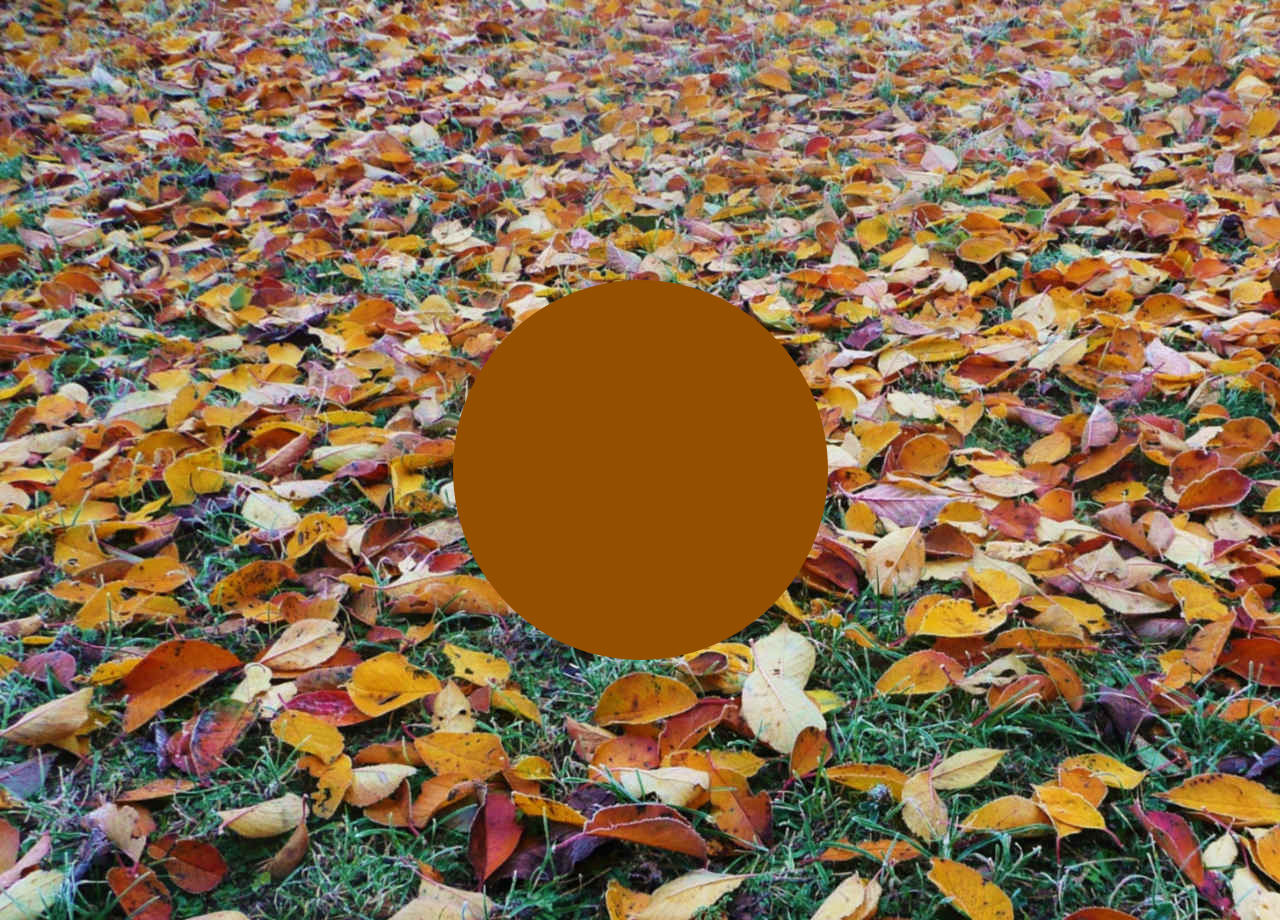
==== index.html @ ad481d7e "first commit gobble gobble" ====
<!DOCTYPE html>
<html>
  <head>
    <meta charset="utf-8" />
    <meta http-equiv="X-UA-Compatible" content="IE=edge" />
    <title>Page Title</title>
    <meta name="viewport" content="width=device-width, initial-scale=1" />
    <link rel="stylesheet" type="text/css" media="screen" href="main.css" />
    <link href="https://fonts.googleapis.com/css?family=Passion+One:400,700,900" rel="stylesheet">
    <link href="https://fonts.googleapis.com/css?family=Muli:600,700,800" rel="stylesheet">
  </head>
  <body>
    <div class="container">
      <div id="bird-head">
        <svg xmlns="http://www.w3.org/2000/svg" viewBox="0 0 129.23 198.12">
          <defs>
            <style>
              .cls-1 {
                fill: #944f00;
              }
              .cls-2 {
                fill: #bf1000;
              }
              .cls-3 {
                fill: #e97400;
              }
              .cls-4 {
                fill: #fff;
              }
            </style>
          </defs>
          <title>head</title>
          <g id="Layer_2" data-name="Layer 2">
            <g id="Layer_1-2" data-name="Layer 1">
              <rect
                class="cls-1"
                x="40.57"
                y="88.12"
                width="45.33"
                height="110"
              />
              <ellipse
                class="cls-1"
                cx="64.62"
                cy="68.51"
                rx="64.62"
                ry="68.51"
              />
              <path
                class="cls-2"
                d="M108,132.62c2.33-7.45,4.26-15.14,1.75-22.82a17.69,17.69,0,0,0-14-12.42c-7.64-1.27-15.37,2.61-22.86.48-6.2-1.76-8.85,7.89-2.65,9.65,7.08,2,13.49-.24,20.59-.46,8.12-.25,10.87,6.18,9.93,13.47-1,7.82-4.89,14.92-5.57,22.86-.57,6.76,1.25,13.4,6.08,18.28,4.53,4.58,11.6-2.49,7.07-7.07C102.48,148.64,105.83,139.47,108,132.62Z"
              />
              <path
                class="cls-3"
                d="M38.9,106.79l23.52,56.66,27.15-56.66S64.23,93.45,38.9,106.79Z"
              />
              <circle class="cls-4" cx="43.4" cy="56.62" r="13.5" />
              <circle class="cls-4" cx="88.4" cy="56.62" r="13.5" />
              <circle id="leftiris" cx="47.4" cy="60.62" r="9.5" />
              <circle id="rightiris" cx="84.4" cy="60.62" r="9.5" />
            </g>
          </g>
        </svg>
      </div>
      <div id="bird-bod"></div>
      <div id="bird-lfoot"><img src="./lfoot.svg" /></div>
      <div id="bird-rfoot"><img src="./rfoot.svg" /></div>
      <div id="bird-lwing"><img src="./lwing.svg" /></div>
      <div id="bird-rwing"><img src="./rwing.svg" /></div>
      <div id="bird-f1"><img src="./f1.svg" /></div>
      <div id="bird-f2"><img src="./f2.svg" /></div>
      <div id="bird-f3"><img src="./f3.svg" /></div>
      <div id="bird-f4"><img src="./f4.svg" /></div>
      <div id="bird-f5"><img src="./f5.svg" /></div>
      <div id="bird-f6"><img src="./f6.svg" /></div>
      <div id="bird-f7"><img src="./f7.svg" /></div>
      <div id="bird-f8"><img src="./f8.svg" /></div>
      <div id="bird-f9"><img src="./f9.svg" /></div>
      <div id="bird-f10"><img src="./f10.svg" /></div>
      <div id="bird-f11"><img src="./f11.svg" /></div>
      <div id="pan"><img src="./pan.jpg" /></div>
      <div id="message">
        <h2>I'm so thankful for you!</h2>
        <p>
          Thank you so much for your business and partnership over the past year
          or so. It means the world to me and I hope that we can continue to work together as time goes on. I wish you a wonderful and RELAXING &#x1f609 holiday season!</p> <br><p>Best, Sarah</p>
        </p>
        <a href="https://sassafrasbiz.com"><img id="sass-logo" src="SBS_LOGO_NEW.png" /></a>
      </div>
    </div>
  </body>
</html>
---- main.css ----
body {
  margin: 0;
  padding: 0;
  background-image: url("./leaves.jpg");
}

p {
  font-family: "Muli", sans-serif;
}

h2 {
  font-family: "Passion One", sans-serif;
  font-weight: 700;
}
@keyframes bodygrow {
  from {
    width: 200px;
  }
  to {
    width: 400px;
  }
}

@keyframes headup {
  from {
    transform: translateY(0);
    z-index: 0;
    width: 0;
  }
  to {
    transform: translateY(-290px);
    z-index: 10;
    width: 185px;
  }
}

@keyframes lfoot {
  from {
    transform: translate(0, 0) rotate(0deg);
  }
  to {
    transform: translate(-70px, 250px) rotate(10deg);
  }
}

@keyframes rfoot {
  from {
    transform: translate(0, 0) rotate(0deg);
  }
  to {
    transform: translate(70px, 250px) rotate(-10deg);
  }
}

@keyframes lwing {
  0% {
    transform: translate(0, 0) rotate(0deg);
    z-index: 0;
  }
  25% {
    transform: translate(-80px, 50px) rotate(10deg);
  }
  50% {
    transform: translate(-105px, 75px) rotate(20deg);
  }
  75% {
    transform: translate(-130px, 100px) rotate(60deg);
  }
  100% {
    transform: translate(-155px, 125px) rotate(20deg);
    z-index: 1030;
  }
}

@keyframes rwing {
  0% {
    transform: translate(0, 0) rotate(0deg);
    z-index: 0;
  }
  25% {
    transform: translate(80px, 50px) rotate(-10deg);
  }
  50% {
    transform: translate(105px, 75px) rotate(-20deg);
  }
  75% {
    transform: translate(130px, 100px) rotate(-60deg);
  }
  100% {
    transform: translate(155px, 125px) rotate(-20deg);
    z-index: 1030;
  }
}

@keyframes f1 {
  from {
    transform: translate(0, 0) rotate(0deg);
    width: 100px;
  }
  to {
    transform: translate(-175px, 180px) rotate(-10deg);
    width: 270px;
  }
}

@keyframes f2 {
  from {
    transform: translate(0, 0) rotate(0deg);
    width: 100px;
  }
  to {
    transform: translate(-260px, 100px) rotate(-10deg);
    width: 270px;
  }
}

@keyframes f3 {
  from {
    transform: translate(0, 0) rotate(0deg);
    width: 100px;
  }
  to {
    transform: translate(-270px, -20px) rotate(-10deg);
    width: 270px;
  }
}

@keyframes f4 {
  from {
    transform: translate(0, 0) rotate(0deg);
    width: 100px;
  }
  to {
    transform: translate(-230px, -130px) rotate(-14deg);
    width: 270px;
  }
}

@keyframes f5 {
  from {
    transform: translate(0, 0) rotate(0deg);
    width: 100px;
  }
  to {
    transform: translate(-150px, -220px) rotate(-10deg);
    width: 200px;
  }
}

@keyframes f6 {
  from {
    transform: translate(0, 0) rotate(0deg);
    width: 100px;
  }
  to {
    transform: translate(0px, -300px) rotate(-8deg);
    width: 170px;
  }
}

@keyframes f7 {
  from {
    transform: translate(0, 0) rotate(0deg);
    width: 100px;
  }
  to {
    transform: translate(150px, -220px) rotate(10deg);
    width: 200px;
  }
}

@keyframes f8 {
  from {
    transform: translate(0, 0) rotate(0deg);
    width: 100px;
  }
  to {
    transform: translate(240px, -130px) rotate(15deg);
    width: 260px;
  }
}

@keyframes f9 {
  from {
    transform: translate(0, 0) rotate(0deg);
    width: 100px;
  }
  to {
    transform: translate(290px, -30px) rotate(12deg);
    width: 263px;
  }
}

@keyframes f10 {
  from {
    transform: translate(0, 0) rotate(0deg);
    width: 100px;
  }
  to {
    transform: translate(275px, 99px) rotate(7deg);
    width: 280px;
  }
}

@keyframes f11 {
  from {
    transform: translate(0, 0) rotate(0deg);
    width: 100px;
  }
  to {
    transform: translate(210px, 180px) rotate(5deg);
    width: 268px;
  }
}

@keyframes headwiggle {
  0% {
    transform: translateY(-290px) rotate(0deg);
    transform-origin: bottom center;
    z-index: 10;
    width: 185px;
  }
  50% {
    transform: translateY(-270px) rotate(20deg);
    transform-origin: bottom center;
    z-index: 4000;
    width: 200px;
  }

  100% {
    transform: translateY(-290px) rotate(0deg);
    transform-origin: bottom center;
    z-index: 10;
    width: 185px;
  }
}

@keyframes leftiris {
  0% {
    transform: translateX(-4px);
  }
  100% {
    transform: translateX(0px);
  }
}

@keyframes rightiris {
  0% {
    transform: translateX(4px);
  }
  100% {
    transform: translateX(8px);
  }
}

@keyframes slideleft {
  0% {
    transform: translateX(0px);
  }
  50% {
    transform: translateX(-2000px);
  }
  100% {
    transform: translateX(-4000px);
  }
}

.container {
  width: 100%;
  height: 100vh;
  padding-top: 20px;
  margin: 0 auto;
  display: flex;
  justify-content: center;
  align-items: center;
  position: relative;
  animation: slideleft 6s ease-in;
  animation-fill-mode: forwards;
  animation-delay: 15s;
}

#pan {
  width: 50%;
  min-width: 300px;
  height: 50vh;
  transform: translateX(2000px);
  background-color: rgba(255, 255, 255, 1);
  border: 4px solid #bea551;
  border-radius: 25% 75% 30% 80% /75% 25% 80% 25%;
  position: absolute;
  display: flex;
  flex-direction: column;
  justify-content: center;
  align-items: center;
  text-align: center;
}

#pan img {
  width: 60%;
}

#message {
  width: 50%;
  min-width: 300px;
  height: 50vh;
  transform: translateX(4000px);
  background-color: rgba(255, 255, 255, 1);
  border: 4px solid #bea551;
  border-radius: 75% 25% 80% 25% / 25% 75% 30% 80%;
  position: absolute;
  display: flex;
  flex-direction: column;
  justify-content: center;
  align-items: center;
  text-align: left;
}

#message p {
  font-size: 18px;
  width: 60%;
  margin: 0 auto;
}

#sass-logo {
  width: 150px;
  margin-top: 15px;
}

#bird-head {
  width: 185px;
  position: absolute;
  z-index: 0;
  animation: headup 5s ease-out, headwiggle 1s ease-out;
  animation-delay: 0s, 13s;
  animation-fill-mode: forwards, forwards;
}

#bird-bod {
  width: 375px;
  height: 380px;
  border-radius: 100%;
  background-color: #944f00;
  position: relative;
  z-index: 1000;
  /* animation: bodygrow 5s ease;
  animation-fill-mode: forwards; */
}

#bird-lfoot {
  width: 90px;
  position: absolute;
  z-index: 0;
  animation: lfoot 2s ease-out;
  animation-fill-mode: forwards;
  animation-delay: 3s;
}

#bird-rfoot {
  width: 90px;
  position: absolute;
  z-index: 0;
  animation: rfoot 2s ease-out;
  animation-fill-mode: forwards;
  animation-delay: 3s;
}

#bird-lwing {
  width: 100px;
  position: absolute;
  z-index: 0;
  animation: lwing 2s ease-out;
  animation-fill-mode: forwards;
  animation-delay: 5s;
}

#bird-rwing {
  width: 100px;
  position: absolute;
  z-index: 0;
  animation: rwing 2s ease-out;
  animation-fill-mode: forwards;
  animation-delay: 5s;
}

#bird-f1 {
  width: 100px;
  position: absolute;
  z-index: 0;
  animation: f1 2s ease-out;
  animation-fill-mode: forwards;
  animation-delay: 8.5s;
}

#bird-f2 {
  width: 100px;
  position: absolute;
  z-index: 0;
  animation: f2 2s ease-out;
  animation-fill-mode: forwards;
  animation-delay: 9.5s;
}

#bird-f3 {
  width: 100px;
  position: absolute;
  z-index: 0;
  animation: f3 2s ease-out;
  animation-fill-mode: forwards;
  animation-delay: 6s;
}

#bird-f4 {
  width: 100px;
  position: absolute;
  z-index: 0;
  animation: f4 2s ease-out;
  animation-fill-mode: forwards;
  animation-delay: 7s;
}

#bird-f5 {
  width: 100px;
  position: absolute;
  z-index: 0;
  animation: f5 2s ease-out;
  animation-fill-mode: forwards;
  animation-delay: 10s;
}

#bird-f6 {
  width: 100px;
  position: absolute;
  z-index: 0;
  animation: f6 2s ease-out;
  animation-fill-mode: forwards;
  animation-delay: 10.5s;
}

#bird-f7 {
  width: 100px;
  position: absolute;
  z-index: 0;
  animation: f7 2s ease-out;
  animation-fill-mode: forwards;
  animation-delay: 6.5s;
}

#bird-f8 {
  width: 100px;
  position: absolute;
  z-index: 0;
  animation: f8 2s ease-out;
  animation-fill-mode: forwards;
  animation-delay: 8s;
}

#bird-f9 {
  width: 100px;
  position: absolute;
  z-index: 0;
  animation: f9 2s ease-out;
  animation-fill-mode: forwards;
  animation-delay: 9s;
}

#bird-f10 {
  width: 100px;
  position: absolute;
  z-index: 0;
  animation: f10 2s ease-out;
  animation-fill-mode: forwards;
  animation-delay: 7.5s;
}

#bird-f11 {
  width: 100px;
  position: absolute;
  z-index: 0;
  animation: f11 2s ease-out;
  animation-fill-mode: forwards;
  animation-delay: 11s;
}

#leftiris {
  transform: translate(-4px, 0px);
  animation: leftiris 2s ease-in-out;
  animation-fill-mode: forwards;
  animation-delay: 13.5s;
}

#rightiris {
  transform: translate(4px, 0px);
  animation: rightiris 2s ease-in-out;
  animation-fill-mode: forwards;
  animation-delay: 13.5s;
}
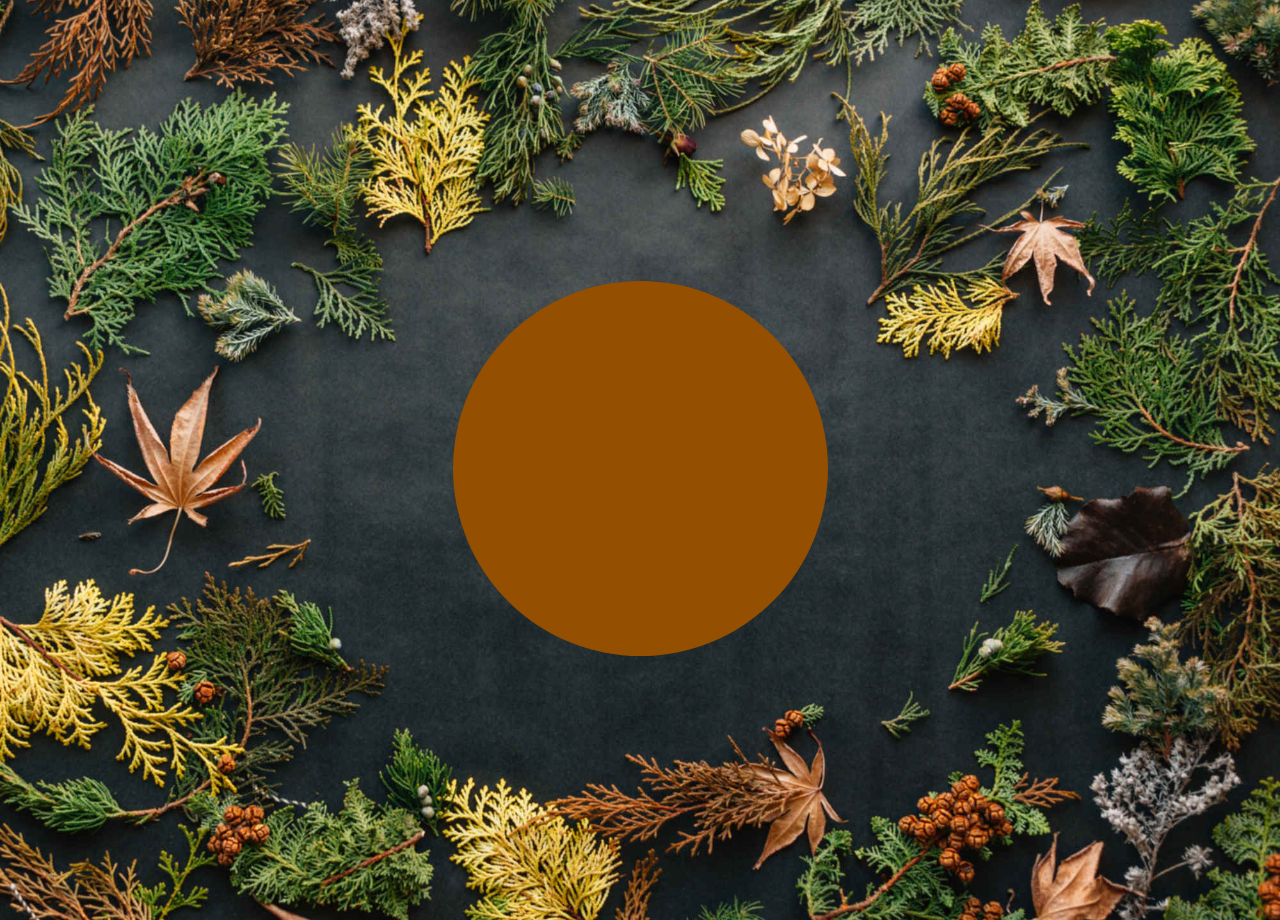
==== commit 9097f13e: "made responsive." ====
--- a/index.html
+++ b/index.html
@@ -3,7 +3,7 @@
   <head>
     <meta charset="utf-8" />
     <meta http-equiv="X-UA-Compatible" content="IE=edge" />
-    <title>Page Title</title>
+    <title>Happy Thanksgiving!</title>
     <meta name="viewport" content="width=device-width, initial-scale=1" />
     <link rel="stylesheet" type="text/css" media="screen" href="main.css" />
     <link href="https://fonts.googleapis.com/css?family=Passion+One:400,700,900" rel="stylesheet">
@@ -62,7 +62,7 @@
           </g>
         </svg>
       </div>
-      <div id="bird-bod"></div>
+      <div id="bird-bod"><svg xmlns="http://www.w3.org/2000/svg" viewBox="0 0 272 272"><defs><style>.cls-1{fill:#944f00;}</style></defs><title>bod</title><g id="Layer_2" data-name="Layer 2"><g id="Layer_1-2" data-name="Layer 1"><circle class="cls-1" cx="136" cy="136" r="136"/></g></g></svg></div>
       <div id="bird-lfoot"><img src="./lfoot.svg" /></div>
       <div id="bird-rfoot"><img src="./rfoot.svg" /></div>
       <div id="bird-lwing"><img src="./lwing.svg" /></div>
@@ -78,14 +78,14 @@
       <div id="bird-f9"><img src="./f9.svg" /></div>
       <div id="bird-f10"><img src="./f10.svg" /></div>
       <div id="bird-f11"><img src="./f11.svg" /></div>
-      <div id="pan"><img src="./pan.jpg" /></div>
+      <!-- <div id="pan"><img src="./pan.jpg" /></div> -->
       <div id="message">
         <h2>I'm so thankful for you!</h2>
         <p>
           Thank you so much for your business and partnership over the past year
           or so. It means the world to me and I hope that we can continue to work together as time goes on. I wish you a wonderful and RELAXING &#x1f609 holiday season!</p> <br><p>Best, Sarah</p>
         </p>
-        <a href="https://sassafrasbiz.com"><img id="sass-logo" src="SBS_LOGO_NEW.png" /></a>
+        <a href="https://sassafrasbiz.com" target="_blank"><img id="sass-logo" src="SBS_LOGO_NEW.png" alt="sassafras business services logo" /></a>
       </div>
     </div>
   </body>
--- a/main.css
+++ b/main.css
@@ -1,7 +1,9 @@
 body {
   margin: 0;
   padding: 0;
-  background-image: url("./leaves.jpg");
+  background-image: url("./thanksbg.jpg");
+  background-size: cover;
+  background-position: 50% 50%;
 }
 
 p {
@@ -28,9 +30,9 @@
     width: 0;
   }
   to {
-    transform: translateY(-290px);
+    transform: translateY(-110%);
     z-index: 10;
-    width: 185px;
+    width: 20%;
   }
 }
 
@@ -39,7 +41,7 @@
     transform: translate(0, 0) rotate(0deg);
   }
   to {
-    transform: translate(-70px, 250px) rotate(10deg);
+    transform: translate(-40%, 120%) rotate(10deg);
   }
 }
 
@@ -48,7 +50,7 @@
     transform: translate(0, 0) rotate(0deg);
   }
   to {
-    transform: translate(70px, 250px) rotate(-10deg);
+    transform: translate(40%, 130%) rotate(-10deg);
   }
 }
 
@@ -58,16 +60,16 @@
     z-index: 0;
   }
   25% {
-    transform: translate(-80px, 50px) rotate(10deg);
+    transform: translate(-60%, 10%) rotate(10deg);
   }
   50% {
-    transform: translate(-105px, 75px) rotate(20deg);
+    transform: translate(-85%, 35%) rotate(20deg);
   }
   75% {
-    transform: translate(-130px, 100px) rotate(60deg);
-  }
-  100% {
-    transform: translate(-155px, 125px) rotate(20deg);
+    transform: translate(-105%, 70%) rotate(60deg);
+  }
+  100% {
+    transform: translate(-120%, 75%) rotate(20deg);
     z-index: 1030;
   }
 }
@@ -78,16 +80,16 @@
     z-index: 0;
   }
   25% {
-    transform: translate(80px, 50px) rotate(-10deg);
+    transform: translate(60%, 10%) rotate(-10deg);
   }
   50% {
-    transform: translate(105px, 75px) rotate(-20deg);
+    transform: translate(85%, 35%) rotate(-20deg);
   }
   75% {
-    transform: translate(130px, 100px) rotate(-60deg);
-  }
-  100% {
-    transform: translate(155px, 125px) rotate(-20deg);
+    transform: translate(105%, 70%) rotate(-60deg);
+  }
+  100% {
+    transform: translate(120%, 75%) rotate(-20deg);
     z-index: 1030;
   }
 }
@@ -95,143 +97,143 @@
 @keyframes f1 {
   from {
     transform: translate(0, 0) rotate(0deg);
-    width: 100px;
-  }
-  to {
-    transform: translate(-175px, 180px) rotate(-10deg);
-    width: 270px;
+    width: 0%;
+  }
+  to {
+    transform: translate(-60%, 90%) rotate(-10deg);
+    width: 40%;
   }
 }
 
 @keyframes f2 {
   from {
     transform: translate(0, 0) rotate(0deg);
-    width: 100px;
-  }
-  to {
-    transform: translate(-260px, 100px) rotate(-10deg);
-    width: 270px;
+    width: 0%;
+  }
+  to {
+    transform: translate(-80%, 80%) rotate(-10deg);
+    width: 40%;
   }
 }
 
 @keyframes f3 {
   from {
     transform: translate(0, 0) rotate(0deg);
-    width: 100px;
-  }
-  to {
-    transform: translate(-270px, -20px) rotate(-10deg);
-    width: 270px;
+    width: 0%;
+  }
+  to {
+    transform: translate(-80%, 0%) rotate(-10deg);
+    width: 40%;
   }
 }
 
 @keyframes f4 {
   from {
     transform: translate(0, 0) rotate(0deg);
-    width: 100px;
-  }
-  to {
-    transform: translate(-230px, -130px) rotate(-14deg);
-    width: 270px;
+    width: 0%;
+  }
+  to {
+    transform: translate(-80%, -40%) rotate(-10deg);
+    width: 40%;
   }
 }
 
 @keyframes f5 {
   from {
     transform: translate(0, 0) rotate(0deg);
-    width: 100px;
-  }
-  to {
-    transform: translate(-150px, -220px) rotate(-10deg);
-    width: 200px;
+    width: 0%;
+  }
+  to {
+    transform: translate(-70%, -60%) rotate(-10deg);
+    width: 32%;
   }
 }
 
 @keyframes f6 {
   from {
     transform: translate(0, 0) rotate(0deg);
-    width: 100px;
-  }
-  to {
-    transform: translate(0px, -300px) rotate(-8deg);
-    width: 170px;
+    width: 0%;
+  }
+  to {
+    transform: translate(0%, -90%) rotate(-10deg);
+    width: 25%;
   }
 }
 
 @keyframes f7 {
   from {
     transform: translate(0, 0) rotate(0deg);
-    width: 100px;
-  }
-  to {
-    transform: translate(150px, -220px) rotate(10deg);
-    width: 200px;
+    width: 0%;
+  }
+  to {
+    transform: translate(70%, -60%) rotate(10deg);
+    width: 32%;
   }
 }
 
 @keyframes f8 {
   from {
     transform: translate(0, 0) rotate(0deg);
-    width: 100px;
-  }
-  to {
-    transform: translate(240px, -130px) rotate(15deg);
-    width: 260px;
+    width: 0%;
+  }
+  to {
+    transform: translate(82%, -40%) rotate(10deg);
+    width: 40%;
   }
 }
 
 @keyframes f9 {
   from {
     transform: translate(0, 0) rotate(0deg);
-    width: 100px;
-  }
-  to {
-    transform: translate(290px, -30px) rotate(12deg);
-    width: 263px;
+    width: 0%;
+  }
+  to {
+    transform: translate(86%, 0%) rotate(10deg);
+    width: 40%;
   }
 }
 
 @keyframes f10 {
   from {
     transform: translate(0, 0) rotate(0deg);
-    width: 100px;
-  }
-  to {
-    transform: translate(275px, 99px) rotate(7deg);
-    width: 280px;
+    width: 0%;
+  }
+  to {
+    transform: translate(80%, 80%) rotate(10deg);
+    width: 40%;
   }
 }
 
 @keyframes f11 {
   from {
     transform: translate(0, 0) rotate(0deg);
-    width: 100px;
-  }
-  to {
-    transform: translate(210px, 180px) rotate(5deg);
-    width: 268px;
+    width: 0%;
+  }
+  to {
+    transform: translate(60%, 90%) rotate(10deg);
+    width: 40%;
   }
 }
 
 @keyframes headwiggle {
   0% {
-    transform: translateY(-290px) rotate(0deg);
+    transform: translateY(-100%) rotate(0deg);
     transform-origin: bottom center;
     z-index: 10;
-    width: 185px;
+    width: 20%;
   }
   50% {
-    transform: translateY(-270px) rotate(20deg);
+    transform: translateY(-100%) rotate(20deg);
     transform-origin: bottom center;
     z-index: 4000;
-    width: 200px;
-  }
-
-  100% {
-    transform: translateY(-290px) rotate(0deg);
+    width: 25%;
+  }
+
+  100% {
+    transform: translateY(-110%) rotate(0deg);
     transform-origin: bottom center;
     z-index: 10;
-    width: 185px;
+    width: 20%;
   }
 }
 
@@ -257,11 +259,8 @@
   0% {
     transform: translateX(0px);
   }
-  50% {
-    transform: translateX(-2000px);
-  }
-  100% {
-    transform: translateX(-4000px);
+  100% {
+    transform: translateX(-1500px);
   }
 }
 
@@ -274,36 +273,16 @@
   justify-content: center;
   align-items: center;
   position: relative;
-  animation: slideleft 6s ease-in;
-  animation-fill-mode: forwards;
-  animation-delay: 15s;
-}
-
-#pan {
-  width: 50%;
-  min-width: 300px;
-  height: 50vh;
-  transform: translateX(2000px);
-  background-color: rgba(255, 255, 255, 1);
-  border: 4px solid #bea551;
-  border-radius: 25% 75% 30% 80% /75% 25% 80% 25%;
-  position: absolute;
-  display: flex;
-  flex-direction: column;
-  justify-content: center;
-  align-items: center;
-  text-align: center;
-}
-
-#pan img {
-  width: 60%;
+  animation: slideleft 1.6s ease-in;
+  animation-fill-mode: forwards;
+  animation-delay: 13s;
 }
 
 #message {
-  width: 50%;
-  min-width: 300px;
-  height: 50vh;
-  transform: translateX(4000px);
+  width: 95%;
+  max-width: 700px;
+  height: auto;
+  transform: translateX(1500px);
   background-color: rgba(255, 255, 255, 1);
   border: 4px solid #bea551;
   border-radius: 75% 25% 80% 25% / 25% 75% 30% 80%;
@@ -315,182 +294,200 @@
   text-align: left;
 }
 
+#message h2 {
+  font-size: 28px;
+  width: 60%;
+  margin: 100px auto 20px auto;
+}
+
 #message p {
-  font-size: 18px;
+  font-size: 17px;
   width: 60%;
   margin: 0 auto;
 }
 
 #sass-logo {
   width: 150px;
-  margin-top: 15px;
+  margin: 15px 0 100px 0;
 }
 
 #bird-head {
-  width: 185px;
-  position: absolute;
-  z-index: 0;
-  animation: headup 5s ease-out, headwiggle 1s ease-out;
-  animation-delay: 0s, 13s;
+  width: 0%;
+  max-width: 175px;
+  position: absolute;
+  z-index: 0;
+  animation: headup 2s ease-in-out, headwiggle 1s ease-out;
+  animation-delay: 0s, 11s;
   animation-fill-mode: forwards, forwards;
 }
 
 #bird-bod {
-  width: 375px;
-  height: 380px;
-  border-radius: 100%;
-  background-color: #944f00;
+  width: 50%;
+  max-width: 375px;
   position: relative;
   z-index: 1000;
-  /* animation: bodygrow 5s ease;
-  animation-fill-mode: forwards; */
 }
 
 #bird-lfoot {
-  width: 90px;
+  width: 12.5%;
+  max-width: 90px;
   position: absolute;
   z-index: 0;
   animation: lfoot 2s ease-out;
   animation-fill-mode: forwards;
-  animation-delay: 3s;
+  animation-delay: 1s;
 }
 
 #bird-rfoot {
-  width: 90px;
+  width: 12.5%;
+  max-width: 90px;
   position: absolute;
   z-index: 0;
   animation: rfoot 2s ease-out;
   animation-fill-mode: forwards;
-  animation-delay: 3s;
+  animation-delay: 1s;
 }
 
 #bird-lwing {
-  width: 100px;
+  width: 15%;
+  max-width: 100px;
   position: absolute;
   z-index: 0;
   animation: lwing 2s ease-out;
   animation-fill-mode: forwards;
+  animation-delay: 2.5s;
+}
+
+#bird-rwing {
+  width: 15%;
+  max-width: 100px;
+  position: absolute;
+  z-index: 0;
+  animation: rwing 2s ease-out;
+  animation-fill-mode: forwards;
+  animation-delay: 2.5s;
+}
+
+#bird-f1 {
+  width: 0%;
+  max-width: 270px;
+  position: absolute;
+  z-index: 0;
+  animation: f1 2s ease-out;
+  animation-fill-mode: forwards;
+  animation-delay: 6.5s;
+}
+
+#bird-f2 {
+  width: 40%;
+  max-width: 270px;
+  position: absolute;
+  z-index: 0;
+  animation: f2 2s ease-out;
+  animation-fill-mode: forwards;
+  animation-delay: 7.5s;
+}
+
+#bird-f3 {
+  width: 0%;
+  max-width: 270px;
+  position: absolute;
+  z-index: 0;
+  animation: f3 2s ease-out;
+  animation-fill-mode: forwards;
+  animation-delay: 4s;
+}
+
+#bird-f4 {
+  width: 0%;
+  max-width: 270px;
+  position: absolute;
+  z-index: 0;
+  animation: f4 2s ease-out;
+  animation-fill-mode: forwards;
   animation-delay: 5s;
 }
 
-#bird-rwing {
-  width: 100px;
-  position: absolute;
-  z-index: 0;
-  animation: rwing 2s ease-out;
-  animation-fill-mode: forwards;
-  animation-delay: 5s;
-}
-
-#bird-f1 {
-  width: 100px;
-  position: absolute;
-  z-index: 0;
-  animation: f1 2s ease-out;
+#bird-f5 {
+  width: 0%;
+  max-width: 210px;
+  position: absolute;
+  z-index: 0;
+  animation: f5 2s ease-out;
+  animation-fill-mode: forwards;
+  animation-delay: 8s;
+}
+
+#bird-f6 {
+  width: 0%;
+  max-width: 170px;
+  position: absolute;
+  z-index: 0;
+  animation: f6 2s ease-out;
   animation-fill-mode: forwards;
   animation-delay: 8.5s;
 }
 
-#bird-f2 {
-  width: 100px;
-  position: absolute;
-  z-index: 0;
-  animation: f2 2s ease-out;
-  animation-fill-mode: forwards;
-  animation-delay: 9.5s;
-}
-
-#bird-f3 {
-  width: 100px;
-  position: absolute;
-  z-index: 0;
-  animation: f3 2s ease-out;
+#bird-f7 {
+  width: 0%;
+  max-width: 210px;
+  position: absolute;
+  z-index: 0;
+  animation: f7 2s ease-out;
+  animation-fill-mode: forwards;
+  animation-delay: 4.5s;
+}
+
+#bird-f8 {
+  width: 0%;
+  max-width: 270px;
+  position: absolute;
+  z-index: 0;
+  animation: f8 2s ease-out;
   animation-fill-mode: forwards;
   animation-delay: 6s;
 }
 
-#bird-f4 {
-  width: 100px;
-  position: absolute;
-  z-index: 0;
-  animation: f4 2s ease-out;
+#bird-f9 {
+  width: 0%;
+  max-width: 270px;
+  position: absolute;
+  z-index: 0;
+  animation: f9 2s ease-out;
   animation-fill-mode: forwards;
   animation-delay: 7s;
 }
 
-#bird-f5 {
-  width: 100px;
-  position: absolute;
-  z-index: 0;
-  animation: f5 2s ease-out;
-  animation-fill-mode: forwards;
-  animation-delay: 10s;
-}
-
-#bird-f6 {
-  width: 100px;
-  position: absolute;
-  z-index: 0;
-  animation: f6 2s ease-out;
-  animation-fill-mode: forwards;
-  animation-delay: 10.5s;
-}
-
-#bird-f7 {
-  width: 100px;
-  position: absolute;
-  z-index: 0;
-  animation: f7 2s ease-out;
-  animation-fill-mode: forwards;
-  animation-delay: 6.5s;
-}
-
-#bird-f8 {
-  width: 100px;
-  position: absolute;
-  z-index: 0;
-  animation: f8 2s ease-out;
-  animation-fill-mode: forwards;
-  animation-delay: 8s;
-}
-
-#bird-f9 {
-  width: 100px;
-  position: absolute;
-  z-index: 0;
-  animation: f9 2s ease-out;
+#bird-f10 {
+  width: 0%;
+  max-width: 270px;
+  position: absolute;
+  z-index: 0;
+  animation: f10 2s ease-out;
+  animation-fill-mode: forwards;
+  animation-delay: 5.5s;
+}
+
+#bird-f11 {
+  width: 0%;
+  max-width: 270px;
+  position: absolute;
+  z-index: 0;
+  animation: f11 2s ease-out;
   animation-fill-mode: forwards;
   animation-delay: 9s;
-}
-
-#bird-f10 {
-  width: 100px;
-  position: absolute;
-  z-index: 0;
-  animation: f10 2s ease-out;
-  animation-fill-mode: forwards;
-  animation-delay: 7.5s;
-}
-
-#bird-f11 {
-  width: 100px;
-  position: absolute;
-  z-index: 0;
-  animation: f11 2s ease-out;
-  animation-fill-mode: forwards;
-  animation-delay: 11s;
 }
 
 #leftiris {
   transform: translate(-4px, 0px);
   animation: leftiris 2s ease-in-out;
   animation-fill-mode: forwards;
-  animation-delay: 13.5s;
+  animation-delay: 11.5s;
 }
 
 #rightiris {
   transform: translate(4px, 0px);
   animation: rightiris 2s ease-in-out;
   animation-fill-mode: forwards;
-  animation-delay: 13.5s;
-}
+  animation-delay: 11.5s;
+}
